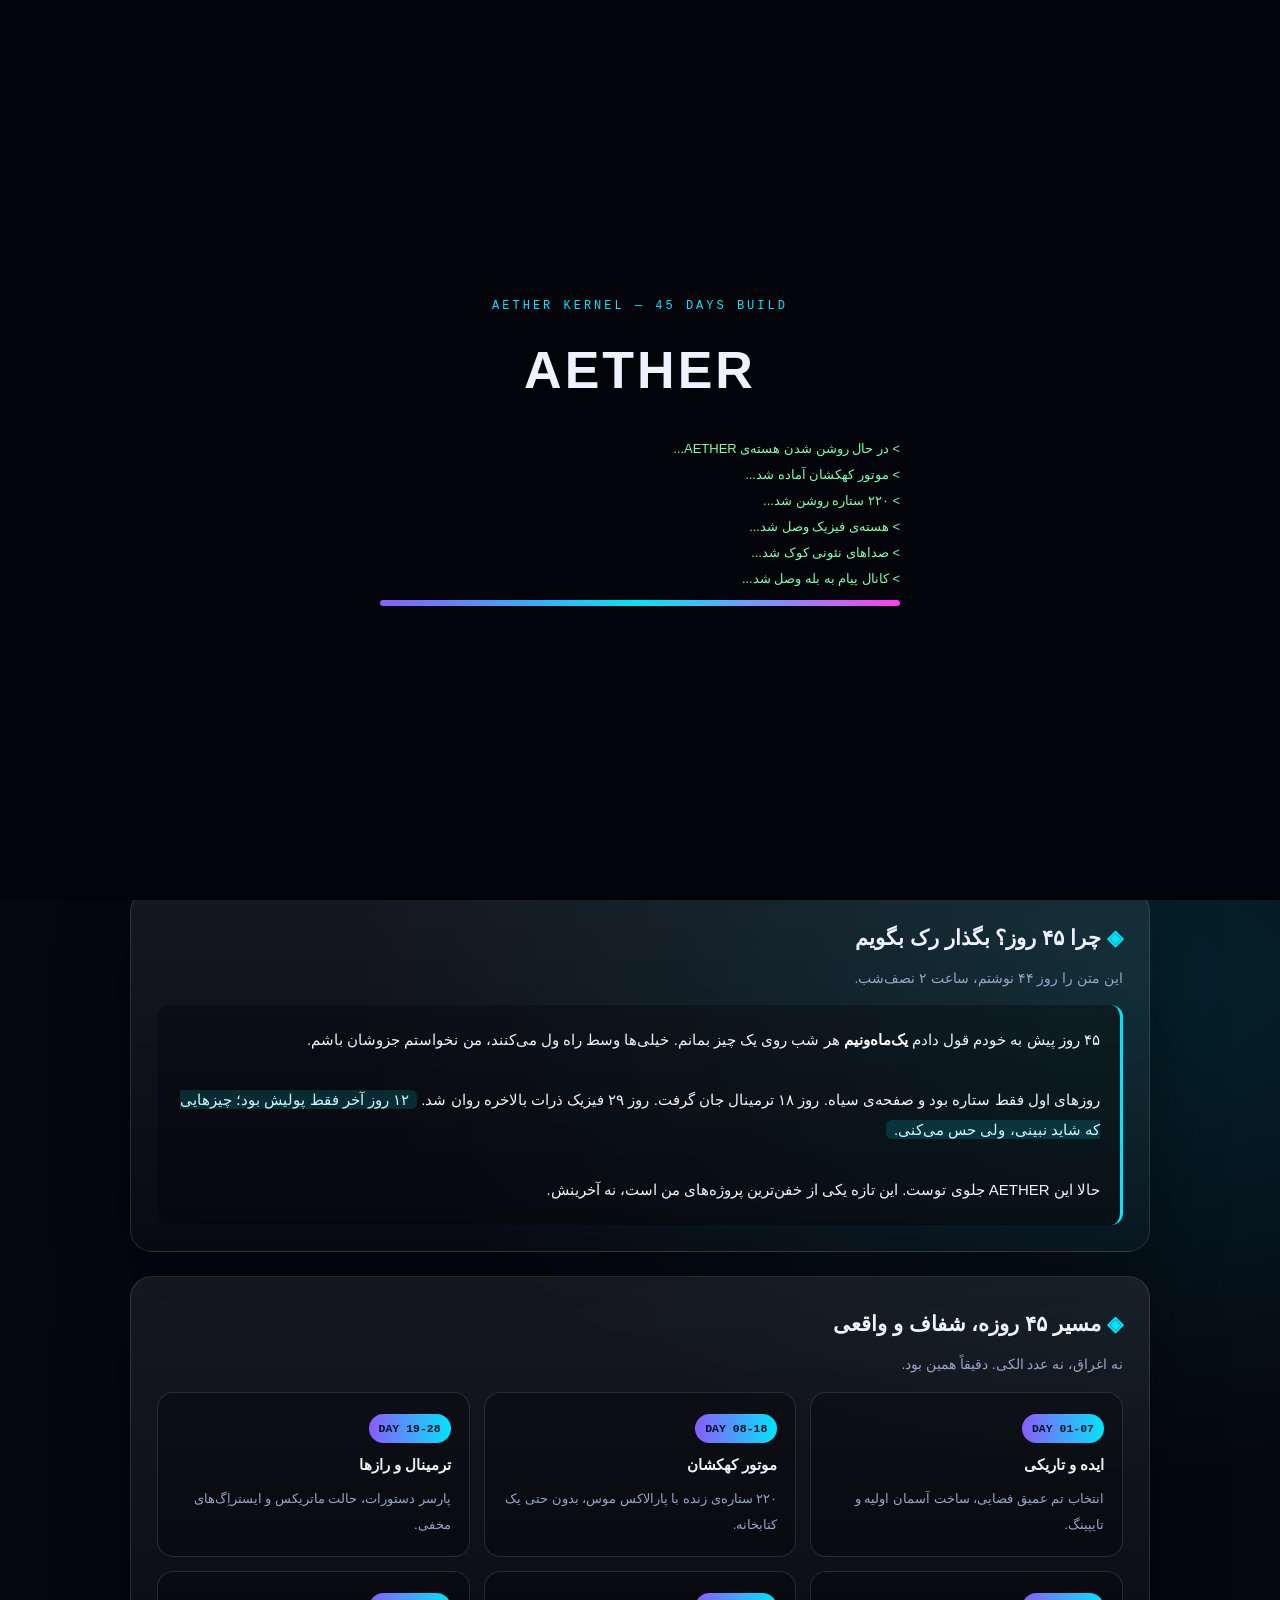
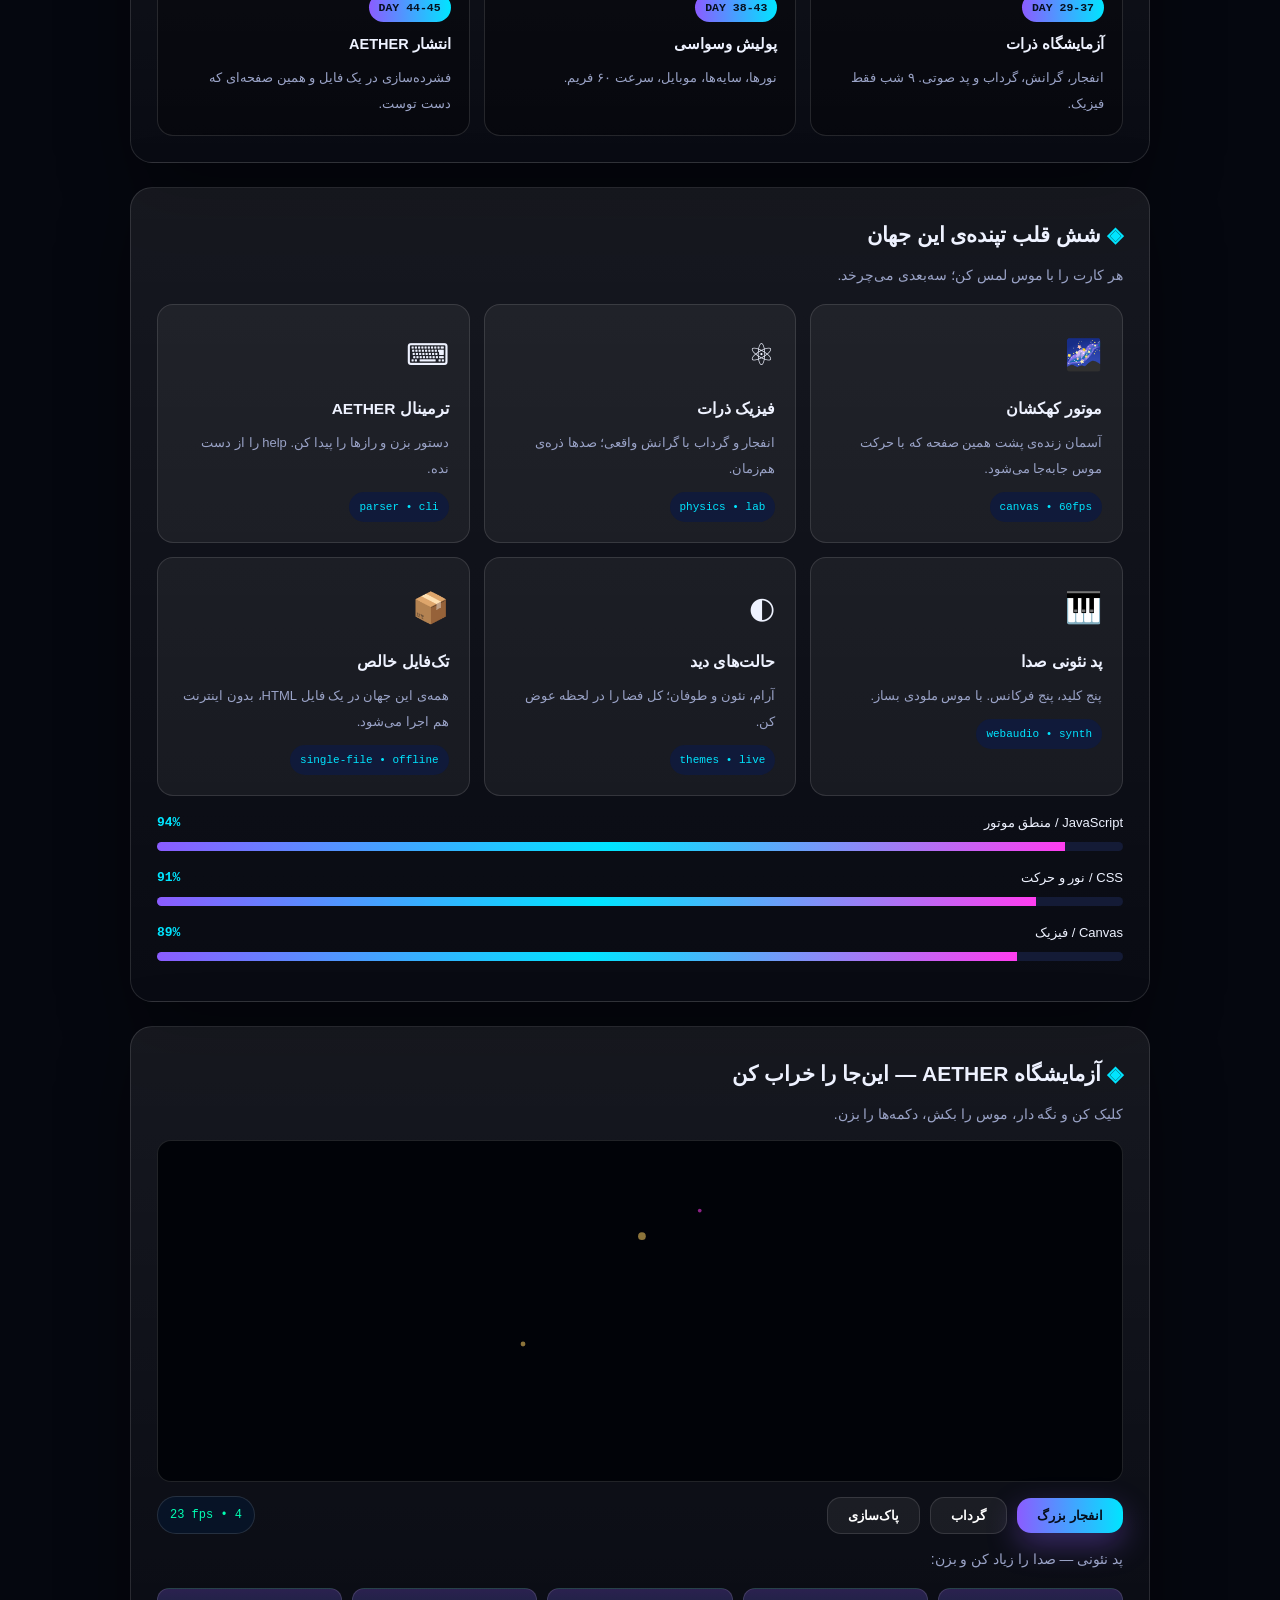
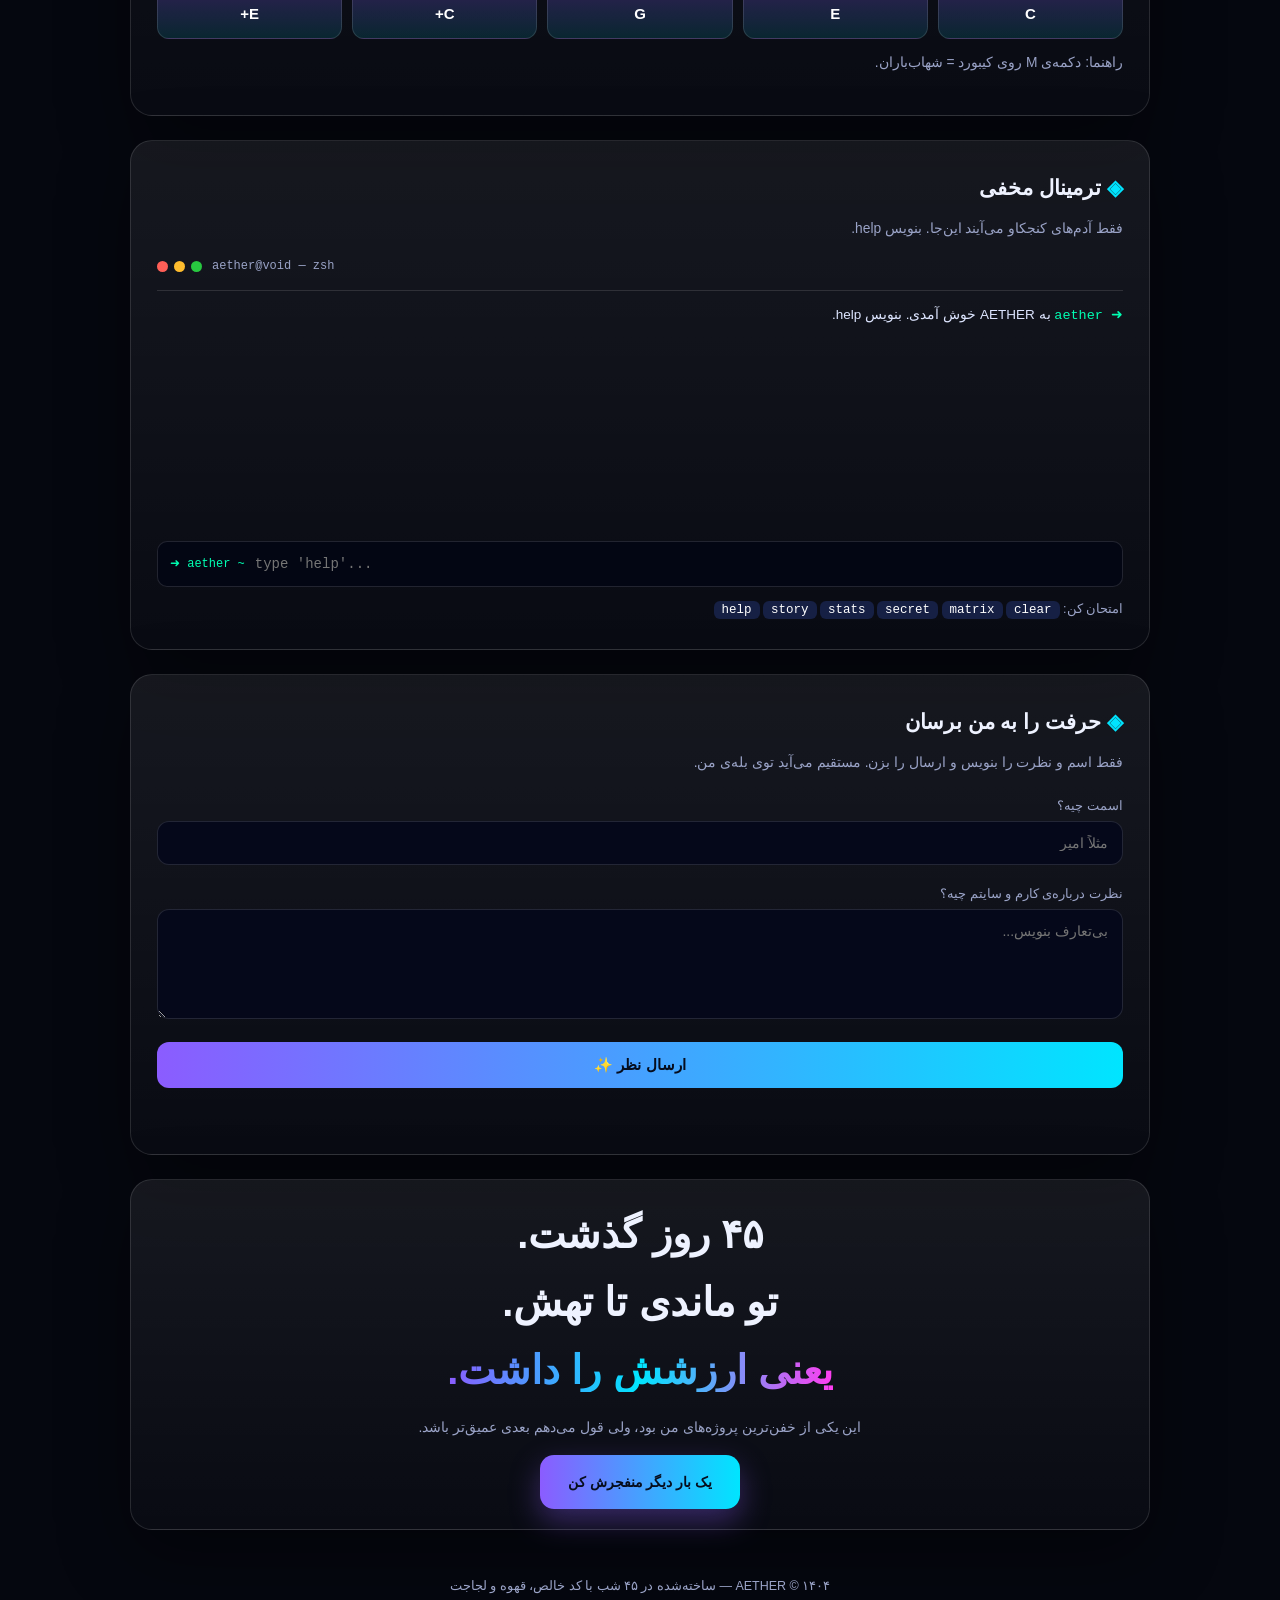
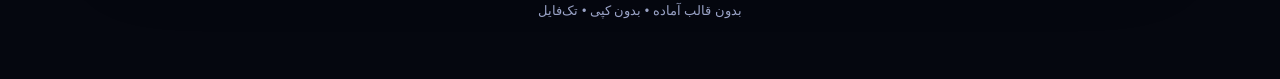
==== AETHER.html @ 59ec0170 "Add files via upload" ====
<!DOCTYPE html>
<html lang="fa" dir="rtl">
<head>
<meta charset="UTF-8">
<meta name="viewport" content="width=device-width, initial-scale=1.0">
<title>AETHER — عمیق‌ترین پروژه‌ی من | ۴۵ روز</title>
<style>
*{box-sizing:border-box;margin:0;padding:0}
:root{--bg:#05070f;--card:rgba(255,255,255,.06);--line:rgba(255,255,255,.12);--txt:#eef2ff;--mut:#9aa3c7;--a:#8b5cff;--b:#00e5ff;--c:#ff3df0;--ok:#00ffb2}
body{background:radial-gradient(1100px 550px at 50% -10%,rgba(139,92,255,.22),transparent),radial-gradient(800px 500px at 90% 20%,rgba(0,229,255,.12),transparent),var(--bg);color:var(--txt);font-family:Tahoma,sans-serif;line-height:2;overflow-x:hidden}
::selection{background:var(--a);color:#fff}
::-webkit-scrollbar{width:10px}::-webkit-scrollbar-track{background:#070b18}::-webkit-scrollbar-thumb{background:linear-gradient(var(--a),var(--b));border-radius:99px}
#uni{position:fixed;inset:0;z-index:-2}
#prog{position:fixed;top:0;right:0;height:3px;width:0;background:linear-gradient(90deg,var(--c),var(--a),var(--b));z-index:50}
#loader{position:fixed;inset:0;background:#03040a;z-index:99;display:flex;align-items:center;justify-content:center;transition:.6s}
#loader.hide{opacity:0;visibility:hidden}
.lbox{width:min(520px,90vw);text-align:center}
.lbox .top{font-family:monospace;direction:ltr;color:var(--b);font-size:12px;letter-spacing:3px}
.lbox h1{font-size:52px;font-weight:900;letter-spacing:3px;direction:ltr}
#llog{text-align:right;direction:rtl;font-size:13px;color:#7dffb2;height:150px;margin:14px 0;overflow:hidden;line-height:2}
.lbar{height:6px;background:#141b36;border-radius:99px;overflow:hidden}#lfill{height:100%;width:0;background:linear-gradient(90deg,var(--a),var(--b),var(--c))}
nav{position:sticky;top:0;z-index:20;display:flex;align-items:center;justify-content:space-between;padding:12px 20px;background:rgba(5,7,15,.8);backdrop-filter:blur(16px);border-bottom:1px solid var(--line)}
.logo{font-weight:900;font-size:19px;direction:ltr;letter-spacing:2px}
.nmid{display:flex;gap:18px}.nmid a{color:var(--mut);text-decoration:none;font-size:13.5px}.nmid a:hover{color:#fff}
.nleft{display:flex;align-items:center;gap:10px;font-family:monospace;font-size:12px;color:var(--mut);direction:ltr}
.dot{width:9px;height:9px;background:var(--ok);border-radius:50%;box-shadow:0 0 10px var(--ok);animation:bl 1.6s infinite}@keyframes bl{50%{opacity:.3}}
.wrap{max-width:1060px;margin:auto;padding:0 20px;position:relative;z-index:1}
.hero{text-align:center;padding:72px 0 10px}
.badge{display:inline-block;border:1px solid var(--line);background:rgba(255,255,255,.06);padding:8px 18px;border-radius:99px;font-size:13px;color:#d5dbff}
.badge b{color:var(--b)}
.hero h1{font-size:clamp(34px,7vw,70px);line-height:1.4;font-weight:900;margin:18px 0 8px}
.grad{background:linear-gradient(90deg,var(--a),var(--b),var(--c));-webkit-background-clip:text;background-clip:text;color:transparent}
.type{min-height:30px;color:var(--b);font-weight:700;font-size:17px}
.desc{color:var(--mut);max-width:680px;margin:12px auto 20px;font-size:15px}
.btns{display:flex;gap:12px;justify-content:center;flex-wrap:wrap}
.btn{padding:13px 28px;border-radius:14px;text-decoration:none;font-weight:800;font-size:14px;border:1px solid var(--line);transition:.25s;cursor:pointer;font-family:inherit}
.pri{background:linear-gradient(90deg,var(--a),var(--b));color:#060d1d;border:none;box-shadow:0 12px 30px rgba(139,92,255,.35)}
.pri:hover{transform:translateY(-3px)}
.gho{color:#fff;background:rgba(255,255,255,.06)}.gho:hover{background:rgba(255,255,255,.12);transform:translateY(-3px)}
.nums{display:grid;grid-template-columns:repeat(4,1fr);gap:12px;margin:30px auto 0;max-width:800px}
.nums div{background:var(--card);border:1px solid var(--line);border-radius:16px;padding:16px}
.nums b{font-size:26px;font-family:monospace;direction:ltr;display:block}.nums b em{font-style:normal;font-size:14px;color:var(--b)}
.nums span{font-size:12px;color:var(--mut)}
.scroll-hint{margin:22px 0 0;color:var(--mut);font-size:12.5px;animation:bl 1.8s infinite}
.mar{margin:26px 0;border-top:1px solid var(--line);border-bottom:1px solid var(--line);padding:11px 0;overflow:hidden;white-space:nowrap;color:var(--mut);font-size:13px}
.mar span{margin:0 20px}
.card{background:linear-gradient(180deg,rgba(255,255,255,.07),rgba(255,255,255,.02));border:1px solid var(--line);border-radius:22px;padding:26px;margin:24px 0;box-shadow:0 24px 70px rgba(0,0,0,.4)}
.card h2{font-size:21px;margin-bottom:6px}.card h2 i{font-style:normal;color:var(--b)}
.sub{color:var(--mut);font-size:13.8px;margin-bottom:12px}
.letter{background:rgba(0,0,0,.32);border-right:3px solid var(--b);border-radius:12px;padding:20px;font-size:15px}
.letter b{color:#fff}.hl{background:rgba(0,229,255,.15);color:#c8fbff;padding:1px 8px;border-radius:6px}
.tgrid{display:grid;grid-template-columns:repeat(3,1fr);gap:14px;margin-top:14px}
.tcard{background:rgba(0,0,0,.28);border:1px solid var(--line);border-radius:16px;padding:18px;transition:.25s}
.tcard:hover{transform:translateY(-5px);border-color:var(--b)}
.tcard .d{font-family:monospace;direction:ltr;font-size:11.5px;background:linear-gradient(90deg,var(--a),var(--b));color:#06101f;font-weight:900;padding:3px 10px;border-radius:99px;display:inline-block;margin-bottom:8px}
.tcard h3{font-size:14.5px;margin-bottom:6px}.tcard p{font-size:13px;color:var(--mut)}
.mods{display:grid;grid-template-columns:repeat(3,1fr);gap:14px;margin-top:14px}
.mod{background:rgba(255,255,255,.05);border:1px solid var(--line);border-radius:16px;padding:20px;transition:.2s}
.mod:hover{border-color:var(--c);box-shadow:0 16px 40px rgba(255,61,240,.15)}
.mod .e{font-size:30px}.mod h3{font-size:15.5px;margin:8px 0 6px}.mod p{font-size:13px;color:var(--mut)}
.tag{display:inline-block;margin-top:10px;font-family:monospace;direction:ltr;font-size:11px;color:var(--b);background:#101a3a;padding:4px 10px;border-radius:99px}
.skill{margin:14px 0}.s-top{display:flex;justify-content:space-between;font-size:13px;margin-bottom:6px}.s-top b{font-family:monospace;direction:ltr;color:var(--b)}
.bar{height:9px;background:#141b36;border-radius:99px;overflow:hidden;direction:ltr}.bar div{height:100%;width:0;background:linear-gradient(90deg,var(--a),var(--b),var(--c));transition:width 1.5s ease}
#labCv{width:100%;background:#020409;border:1px solid var(--line);border-radius:14px;margin-top:12px;cursor:crosshair;display:block;touch-action:none}
.row{display:flex;gap:10px;flex-wrap:wrap;align-items:center;margin-top:14px}
.chip{font-family:monospace;direction:ltr;font-size:12px;background:#071326;border:1px solid var(--line);color:var(--ok);padding:6px 12px;border-radius:99px;margin-right:auto}
.pad{display:grid;grid-template-columns:repeat(5,1fr);gap:10px;margin-top:14px}
.pad button{padding:16px 0;border-radius:12px;border:1px solid var(--line);background:linear-gradient(180deg,rgba(139,92,255,.25),rgba(0,229,255,.12));color:#fff;font-family:inherit;font-weight:900;cursor:pointer;transition:.15s;font-size:15px}
.pad button:active{transform:scale(.93)}
.win{display:flex;align-items:center;gap:10px;padding-bottom:12px;border-bottom:1px solid var(--line);margin-bottom:10px}
.dd{display:flex;gap:6px;direction:ltr}.dd i{width:11px;height:11px;border-radius:50%;display:block}.r{background:#ff5f57}.y{background:#febc2e}.g{background:#28c840}
.wt{font-family:monospace;font-size:12px;color:var(--mut);direction:ltr}
#tout{height:230px;overflow-y:auto;font-family:Tahoma,sans-serif;font-size:13.5px;line-height:2}
#tout .p{color:var(--ok);font-family:monospace}#tout .c{color:#dde5ff}#tout .w{color:#ffd166}#tout .pk{color:var(--c)}
.tin{display:flex;gap:10px;align-items:center;background:#030613;border:1px solid var(--line);border-radius:10px;padding:10px 12px;margin-top:10px;direction:ltr}
.tin span{color:var(--ok);font-family:monospace;font-size:12px}
.tin input{flex:1;background:transparent;border:none;outline:none;color:#fff;font-family:monospace;font-size:14px}
.hint{margin-top:10px;color:var(--mut);font-size:12.5px}.hint code{background:#162044;padding:2px 8px;border-radius:6px;color:#fff;font-family:monospace}
.fb-form{display:grid;grid-template-columns:1fr;gap:12px;margin-top:12px}
.fb-form label{font-size:13px;color:var(--mut)}
.fb-form input,.fb-form textarea{width:100%;background:#05081a;border:1px solid var(--line);border-radius:12px;padding:13px 14px;color:#fff;font-family:inherit;font-size:14px;outline:none}
.fb-form input:focus,.fb-form textarea:focus{border-color:var(--b)}
.fb-form textarea{min-height:110px;resize:vertical}
#fbSend{width:100%;padding:14px;border-radius:12px;font-weight:800;font-family:inherit;cursor:pointer;font-size:15px;background:linear-gradient(90deg,var(--a),var(--b));border:none;color:#060d1d}
#fbSend:disabled{opacity:.6}
#fbStatus{font-size:13.5px;margin-top:4px;min-height:24px;color:var(--mut)}
#fbStatus.ok{color:#7dffb2}#fbStatus.err{color:#ffb3b3}
.final{text-align:center;padding:20px 0}
.final h2{font-size:clamp(24px,5vw,40px);line-height:1.7}
footer{text-align:center;color:var(--mut);font-size:12.5px;padding:20px 10px 55px}
.reveal{opacity:0;transform:translateY(26px);transition:.7s}.reveal.on{opacity:1;transform:none}
@media(max-width:820px){.mods,.tgrid,.nums{grid-template-columns:1fr 1fr}.nmid{display:none}}
@media(max-width:540px){.mods,.tgrid,.nums,.pad{grid-template-columns:1fr 1fr}}
</style>
</head>
<body>
<canvas id="uni"></canvas>
<div id="prog"></div>
<div id="loader"><div class="lbox"><div class="top">AETHER KERNEL — 45 DAYS BUILD</div><h1>AETHER</h1><div id="llog"></div><div class="lbar"><div id="lfill"></div></div></div></div>
<nav><div class="logo">AETHER</div><div class="nmid"><a href="#story">داستان</a><a href="#path">مسیر ۴۵ روزه</a><a href="#lab">آزمایشگاه</a><a href="#term">ترمینال</a><a href="#feedback">انتقادات</a></div><div class="nleft"><span class="dot"></span><span id="clock">00:00:00</span></div></nav>
<div class="wrap">
<header class="hero">
<div class="badge">پروژه‌ی شماره‌ی ۰۷ • <b>۱ ماه‌ونیم توسعه‌ی مداوم</b> • بدون قالب آماده</div>
<h1>به عمیق‌ترین پروژه‌ی<br><span class="grad">زندگی من خوش آمدی</span></h1>
<div class="type"><span id="typing"></span>|</div>
<p class="desc">این جهان را ۴۵ روز ساختم؛ شب‌به‌شب، خط‌به‌خط. فقط برای این‌که ببینی وقتی کسی عاشق کارش باشد خروجی‌اش چه شکلی می‌شود. اسکرول کن، لمس کن، خرابش کن.</p>
<div class="btns"><a href="#lab" class="btn pri">پرش به آزمایشگاه</a><a href="#story" class="btn gho">خواندن داستان ۴۵ روزه</a></div>
<div class="nums"><div><b><span data-c="45">45</span> <em>day</em></b><span>تمرکز بی‌وقفه</span></div><div><b><span data-c="180">180</span>+ <em>hour</em></b><span>ساعت ساخت</span></div><div><b><span data-c="2140">2140</span> <em>loc</em></b><span>خط کد خالص</span></div><div><b>۰٪ <em>template</em></b><span>قالب آماده</span></div></div>
<div class="scroll-hint">▼ آرام اسکرول کن، عجله نکن ▼</div>
</header>
<div class="mar"><span>✦ ۴۵ روز</span><span>✦ تک‌فایل آفلاین</span><span>✦ موتور Canvas</span><span>✦ فیزیک ذرات</span><span>✦ ترمینال زنده</span><span>✦ پد صوتی نئونی</span><span>✦ بدون کتابخانه</span></div>
<section id="story" class="card reveal"><h2><i>◈</i> چرا ۴۵ روز؟ بگذار رک بگویم</h2><p class="sub">این متن را روز ۴۴ نوشتم، ساعت ۲ نصف‌شب.</p><div class="letter">۴۵ روز پیش به خودم قول دادم <b>یک‌ماه‌ونیم</b> هر شب روی یک چیز بمانم. خیلی‌ها وسط راه ول می‌کنند، من نخواستم جزوشان باشم.<br><br>روزهای اول فقط ستاره بود و صفحه‌ی سیاه. روز ۱۸ ترمینال جان گرفت. روز ۲۹ فیزیک ذرات بالاخره روان شد. <span class="hl">۱۲ روز آخر فقط پولیش بود؛ چیزهایی که شاید نبینی، ولی حس می‌کنی.</span><br><br>حالا این AETHER جلوی توست. این تازه یکی از خفن‌ترین پروژه‌های من است، نه آخرینش.</div></section>
<section id="path" class="card reveal"><h2><i>◈</i> مسیر ۴۵ روزه، شفاف و واقعی</h2><p class="sub">نه اغراق، نه عدد الکی. دقیقاً همین بود.</p><div class="tgrid">
<div class="tcard"><div class="d">DAY 01-07</div><h3>ایده و تاریکی</h3><p>انتخاب تم عمیق فضایی، ساخت آسمان اولیه و تایپینگ.</p></div>
<div class="tcard"><div class="d">DAY 08-18</div><h3>موتور کهکشان</h3><p>۲۲۰ ستاره‌ی زنده با پارالاکس موس، بدون حتی یک کتابخانه.</p></div>
<div class="tcard"><div class="d">DAY 19-28</div><h3>ترمینال و رازها</h3><p>پارسر دستورات، حالت ماتریکس و ایستراِگ‌های مخفی.</p></div>
<div class="tcard"><div class="d">DAY 29-37</div><h3>آزمایشگاه ذرات</h3><p>انفجار، گرانش، گرداب و پد صوتی. ۹ شب فقط فیزیک.</p></div>
<div class="tcard"><div class="d">DAY 38-43</div><h3>پولیش وسواسی</h3><p>نورها، سایه‌ها، موبایل، سرعت ۶۰ فریم.</p></div>
<div class="tcard"><div class="d">DAY 44-45</div><h3>انتشار AETHER</h3><p>فشرده‌سازی در یک فایل و همین صفحه‌ای که دست توست.</p></div>
</div></section>
<section class="card reveal"><h2><i>◈</i> شش قلب تپنده‌ی این جهان</h2><p class="sub">هر کارت را با موس لمس کن؛ سه‌بعدی می‌چرخد.</p><div class="mods">
<div class="mod"><div class="e">🌌</div><h3>موتور کهکشان</h3><p>آسمان زنده‌ی پشت همین صفحه که با حرکت موس جابه‌جا می‌شود.</p><span class="tag">canvas • 60fps</span></div>
<div class="mod"><div class="e">⚛</div><h3>فیزیک ذرات</h3><p>انفجار و گرداب با گرانش واقعی؛ صدها ذره‌ی هم‌زمان.</p><span class="tag">physics • lab</span></div>
<div class="mod"><div class="e">⌨</div><h3>ترمینال AETHER</h3><p>دستور بزن و رازها را پیدا کن. help را از دست نده.</p><span class="tag">parser • cli</span></div>
<div class="mod"><div class="e">🎹</div><h3>پد نئونی صدا</h3><p>پنج کلید، پنج فرکانس. با موس ملودی بساز.</p><span class="tag">webaudio • synth</span></div>
<div class="mod"><div class="e">◐</div><h3>حالت‌های دید</h3><p>آرام، نئون و طوفان؛ کل فضا را در لحظه عوض کن.</p><span class="tag">themes • live</span></div>
<div class="mod"><div class="e">📦</div><h3>تک‌فایل خالص</h3><p>همه‌ی این جهان در یک فایل HTML، بدون اینترنت هم اجرا می‌شود.</p><span class="tag">single-file • offline</span></div>
</div>
<div class="skill"><div class="s-top"><span>JavaScript / منطق موتور</span><b>94%</b></div><div class="bar"><div style="--w:94%"></div></div></div>
<div class="skill"><div class="s-top"><span>CSS / نور و حرکت</span><b>91%</b></div><div class="bar"><div style="--w:91%"></div></div></div>
<div class="skill"><div class="s-top"><span>Canvas / فیزیک</span><b>89%</b></div><div class="bar"><div style="--w:89%"></div></div></div>
</section>
<section id="lab" class="card reveal"><h2><i>◈</i> آزمایشگاه AETHER — این‌جا را خراب کن</h2><p class="sub">کلیک کن و نگه دار، موس را بکش، دکمه‌ها را بزن.</p>
<canvas id="labCv" height="340"></canvas>
<div class="row"><button class="btn pri" id="bBoom" style="padding:10px 20px;font-size:13px">انفجار بزرگ</button><button class="btn gho" id="bVortex" style="padding:10px 20px;font-size:13px">گرداب</button><button class="btn gho" id="bClear" style="padding:10px 20px;font-size:13px">پاک‌سازی</button><span class="chip" id="fps">60 fps • 0</span></div>
<p class="sub" style="margin-top:12px">پد نئونی — صدا را زیاد کن و بزن:</p>
<div class="pad"><button data-f="261">C</button><button data-f="329">E</button><button data-f="392">G</button><button data-f="523">C+</button><button data-f="659">E+</button></div>
<p class="sub" style="margin-top:10px">راهنما: دکمه‌ی M روی کیبورد = شهاب‌باران.</p>
</section>
<section id="term" class="card reveal"><h2><i>◈</i> ترمینال مخفی</h2><p class="sub">فقط آدم‌های کنجکاو می‌آیند این‌جا. بنویس help.</p>
<div class="win" dir="ltr"><div class="dd"><i class="r"></i><i class="y"></i><i class="g"></i></div><div class="wt">aether@void — zsh</div></div>
<div id="tout"><div><span class="p">➜ aether</span> <span class="c">به AETHER خوش آمدی. بنویس help.</span></div></div>
<div class="tin" dir="ltr"><span>➜ aether ~</span><input id="tin" placeholder="type 'help'..." autocomplete="off" spellcheck="false"></div>
<div class="hint">امتحان کن: <code>help</code> <code>story</code> <code>stats</code> <code>secret</code> <code>matrix</code> <code>clear</code></div>
</section>
<section id="feedback" class="card reveal"><h2><i>◈</i> حرفت را به من برسان</h2><p class="sub">فقط اسم و نظرت را بنویس و ارسال را بزن. مستقیم می‌آید توی بله‌ی من.</p>
<div class="fb-form"><div><label>اسمت چیه؟</label><input id="fbName" placeholder="مثلاً امیر"></div><div><label>نظرت درباره‌ی کارم و سایتم چیه؟</label><textarea id="fbText" placeholder="بی‌تعارف بنویس..."></textarea></div><button id="fbSend">ارسال نظر ✨</button><div id="fbStatus"></div></div>
</section>
<section class="card reveal final"><h2>۴۵ روز گذشت.<br>تو ماندی تا تهش.<br><span class="grad">یعنی ارزشش را داشت.</span></h2><p class="sub" style="text-align:center;margin-top:10px">این یکی از خفن‌ترین پروژه‌های من بود، ولی قول می‌دهم بعدی عمیق‌تر باشد.</p><div class="btns" style="margin-top:14px"><a href="#lab" class="btn pri">یک بار دیگر منفجرش کن</a></div></section>
<footer>AETHER © ۱۴۰۴ — ساخته‌شده در ۴۵ شب با کد خالص، قهوه و لجاجت<br>بدون قالب آماده • بدون کپی • تک‌فایل</footer>
</div>
<script>
const BALE_TOKEN = "2039524654:jGw-rTRQsqnPMxRyn7f2QeCEO6lZGfYjRwU";
const BALE_CHAT_ID = 1245087906;
var logs=["در حال روشن شدن هسته‌ی AETHER...","موتور کهکشان آماده شد...","۲۲۰ ستاره روشن شد...","هسته‌ی فیزیک وصل شد...","صداهای نئونی کوک شد...","کانال پیام به بله وصل شد...","تمام شد؛ ۴۵ روز در یک فایل جمع شد..."];
var li=0,lg=document.getElementById('llog'),fl=document.getElementById('lfill');
var iv=setInterval(function(){if(li<logs.length){var d=document.createElement('div');d.textContent="> "+logs[li];lg.appendChild(d);li++;}fl.style.width=Math.round(li/logs.length*100)+"%";if(li>=logs.length){clearInterval(iv);setTimeout(function(){document.getElementById('loader').classList.add('hide');startCounters();},600);}},380);
addEventListener('scroll',function(){var h=document.documentElement;var p=h.scrollTop/(h.scrollHeight-h.clientHeight)*100;document.getElementById('prog').style.width=p+"%";});
var bg=document.getElementById('uni'),bx=bg.getContext('2d'),stars=[];
function rs(){bg.width=innerWidth;bg.height=innerHeight;}rs();addEventListener('resize',rs);
for(var i=0;i<220;i++)stars.push({x:Math.random()*innerWidth,y:Math.random()*innerHeight,r:Math.random()*1.7+.4,s:Math.random()*.5+.12,tw:Math.random()*6.28});
var mx=innerWidth/2,my=innerHeight/2;
addEventListener('mousemove',function(e){mx=e.clientX;my=e.clientY;});
(function loop(){bx.clearRect(0,0,bg.width,bg.height);var g=bx.createRadialGradient(bg.width*.5,bg.height*.15,0,bg.width*.5,bg.height*.15,bg.height);g.addColorStop(0,'rgba(139,92,255,.12)');g.addColorStop(1,'rgba(0,0,0,0)');bx.fillStyle=g;bx.fillRect(0,0,bg.width,bg.height);for(var k=0;k<stars.length;k++){var s=stars[k];s.y+=s.s;s.tw+=.03;if(s.y>bg.height){s.y=0;s.x=Math.random()*bg.width;}var dx=(mx-bg.width/2)/70*s.r,dy=(my-bg.height/2)/70*s.r;bx.globalAlpha=.3+Math.abs(Math.sin(s.tw))*.7;bx.fillStyle='#cfe4ff';bx.beginPath();bx.arc(s.x+dx,s.y+dy,s.r,0,7);bx.fill();}bx.globalAlpha=1;requestAnimationFrame(loop);})();
var txts=['۴۵ شب، بدون میان‌بُر...','هر ستاره‌اش یک ساعت فکر است...','لمسش کن، صداش را دربیاور...','این تازه یکی از خفن‌ترین‌هاست...'],ti=0,ci=0,del=false;
setInterval(function(){var c=txts[ti];if(!del){ci++;if(ci>=c.length+10)del=true;}else{ci--;if(ci<=0){del=false;ti=(ti+1)%txts.length;}}document.getElementById('typing').textContent=c.slice(0,Math.min(ci,c.length));},95);
setInterval(function(){document.getElementById('clock').textContent=new Date().toLocaleTimeString('en-GB');},1000);
function animateNum(el){if(el.dataset.done)return;el.dataset.done="1";var target=parseFloat(el.dataset.c);var cur=0;var step=Math.max(1,Math.round(target/50));var c=setInterval(function(){cur+=step;if(cur>=target){cur=target;clearInterval(c);}el.textContent=cur;},28);}
function startCounters(){document.querySelectorAll('[data-c]').forEach(function(el){animateNum(el);});}
var io=new IntersectionObserver(function(es){es.forEach(function(e){if(e.isIntersecting){e.target.classList.add('on');e.target.querySelectorAll('.bar div').forEach(function(b){b.style.width=b.style.getPropertyValue('--w');});e.target.querySelectorAll('[data-c]').forEach(function(el){animateNum(el);});}});},{threshold:.15});
document.querySelectorAll('.reveal').forEach(function(el){io.observe(el);});
var cio=new IntersectionObserver(function(es){es.forEach(function(e){if(e.isIntersecting){animateNum(e.target);cio.unobserve(e.target);}});},{threshold:.3});
document.querySelectorAll('[data-c]').forEach(function(el){cio.observe(el);});
document.querySelectorAll('.mod,.tcard').forEach(function(cd){cd.addEventListener('mousemove',function(e){var r=cd.getBoundingClientRect(),x=(e.clientX-r.left)/r.width-.5,y=(e.clientY-r.top)/r.height-.5;cd.style.transform='perspective(700px) rotateY('+(x*10)+'deg) rotateX('+(-y*10)+'deg) translateY(-4px)';});cd.addEventListener('mouseleave',function(){cd.style.transform='';});});
var lab=document.getElementById('labCv'),lc=lab.getContext('2d'),ps=[];
function sz(){lab.width=lab.clientWidth;lab.height=340;}sz();addEventListener('resize',sz);
function boom(x,y,n){var cl=['#8b5cff','#00e5ff','#ff3df0','#ffd166','#7dffb2'];for(var i=0;i<(n||70);i++){var a=Math.random()*6.283,v=Math.random()*5+1;ps.push({x:x,y:y,vx:Math.cos(a)*v,vy:Math.sin(a)*v,life:1,c:cl[Math.floor(Math.random()*cl.length)],r:Math.random()*3+1});}}
var down=false;
lab.addEventListener('pointerdown',function(e){down=true;var r=lab.getBoundingClientRect();boom(e.clientX-r.left,e.clientY-r.top,90);blip(440);});
lab.addEventListener('pointermove',function(e){if(down){var r=lab.getBoundingClientRect();boom(e.clientX-r.left,e.clientY-r.top,6);}});
addEventListener('pointerup',function(){down=false;});
document.getElementById('bBoom').onclick=function(){boom(lab.width/2,lab.height/2,240);blip(220);};
document.getElementById('bVortex').onclick=function(){for(var k=0;k<5;k++)boom(Math.random()*lab.width,Math.random()*lab.height,70);};
document.getElementById('bClear').onclick=function(){ps=[];};
var lt=performance.now(),fr=0;
(function lp(t){lc.fillStyle='rgba(2,4,9,.28)';lc.fillRect(0,0,lab.width,lab.height);ps=ps.filter(function(p){return p.life>0;});for(var i=0;i<ps.length;i++){var p=ps[i];p.x+=p.vx;p.y+=p.vy;p.vy+=.05;p.vx*=.99;p.life-=.011;lc.globalAlpha=Math.max(p.life,0);lc.fillStyle=p.c;lc.beginPath();lc.arc(p.x,p.y,p.r,0,7);lc.fill();}lc.globalAlpha=1;fr++;if(t-lt>500){var f=Math.round(fr*1000/(t-lt));fr=0;lt=t;document.getElementById('fps').textContent=f+' fps • '+ps.length;}requestAnimationFrame(lp);})(performance.now());
setInterval(function(){if(!down&&Math.random()>.75&&ps.length<350)boom(Math.random()*lab.width,Math.random()*lab.height*.7,4);},700);
var AC=null;
function blip(f){try{if(!AC)AC=new (window.AudioContext||window.webkitAudioContext)();var o=AC.createOscillator(),g=AC.createGain();o.type='sine';o.frequency.value=f;g.gain.setValueAtTime(.18,AC.currentTime);g.gain.exponentialRampToValueAtTime(.001,AC.currentTime+.5);o.connect(g);g.connect(AC.destination);o.start();o.stop(AC.currentTime+.5);}catch(e){}}
document.querySelectorAll('.pad button').forEach(function(b){b.onclick=function(){blip(+b.dataset.f);boom(lab.width/2,lab.height/2,40);};});
addEventListener('keydown',function(e){if(e.key.toLowerCase()==='m'){for(var k=0;k<8;k++)setTimeout(function(){boom(Math.random()*lab.width,Math.random()*100,60);},k*150);lab.scrollIntoView({behavior:'smooth',block:'center'});print('<span class="p">➜ aether</span> <span class="pk">شهاب‌باران شروع شد، نگاه کن...</span>');}});
var out=document.getElementById('tout'),inp=document.getElementById('tin');
function print(h){var d=document.createElement('div');d.innerHTML=h;out.appendChild(d);out.scrollTop=out.scrollHeight;}
function run(r){print('<span class="p">➜ aether ~</span> <span style="font-family:monospace">'+r+'</span>');var c=r.trim().toLowerCase();if(!c)return;
if(c==='help')print('<span class="c">دستورات من: story (داستان ۴۵ روز) | stats (آمار) | secret (راز) | matrix (حالت ماتریکس) | date (تاریخ امروز) | clear (پاک کردن)</span>');
else if(c==='story')print('<span class="c">روز اول فقط یه صفحه‌ی سیاه بود. روز ۴۵ این جهان جلوی توئه. ۴۵ شب، بدون قالب آماده، فقط کد خالص.</span>');
else if(c==='stats')print('<span class="w">۴۵ روز تلاش • بیش از ۱۸۰ ساعت • ۲۱۴۰ خط کد • صفر وابستگی</span>');
else if(c==='secret')print('<span class="pk">آفرین پیداش کردی. حالا دکمه‌ی M رو بزن، پشیمون نمی‌شی.</span>');
else if(c==='date')print('<span class="c">امروز: '+new Date().toLocaleDateString('fa-IR',{year:'numeric',month:'long',day:'numeric'})+'</span>');
else if(c==='matrix'){print('<span class="pk">حالت ماتریکس برای ۵ ثانیه...</span>');var m=setInterval(function(){bx.fillStyle='rgba(0,0,0,.18)';bx.fillRect(0,0,bg.width,bg.height);bx.fillStyle='#0f6';bx.font='13px monospace';for(var i=0;i<50;i++)bx.fillText(Math.random()>.5?'1':'0',Math.random()*bg.width,Math.random()*bg.height);},90);setTimeout(function(){clearInterval(m);},5000);}
else if(c==='clear')out.innerHTML='';
else print('<span class="w">این دستور رو نفهمیدم: '+c+' — بنویس help</span>');}
inp.addEventListener('keydown',function(e){if(e.key==='Enter'){run(inp.value);inp.value='';}});
document.getElementById('term').addEventListener('click',function(){inp.focus();});
document.getElementById('fbSend').onclick=async function(){
var btn=this;
var name=document.getElementById('fbName').value.trim();
var opinion=document.getElementById('fbText').value.trim();
var st=document.getElementById('fbStatus');
if(!name||!opinion){st.className="err";st.textContent="اول اسمت و نظرت را بنویس، بعد ارسال را بزن.";return;}
var now=new Date();
var dateFa=now.toLocaleDateString('fa-IR',{year:'numeric',month:'long',day:'numeric'});
var timeFa=now.toLocaleTimeString('fa-IR',{hour:'2-digit',minute:'2-digit'});
var text="سلام من "+name+" هستم\nخواستم بهت بگم که "+opinion+" ✨\nتاریخ : "+dateFa+" 🌃\nساعت : "+timeFa+" ⏳️";
st.className="";st.textContent="در حال ارسال...";btn.disabled=true;
try{
var url="https://tapi.bale.ai/bot"+BALE_TOKEN+"/sendMessage";
var body="chat_id="+encodeURIComponent(BALE_CHAT_ID)+"&text="+encodeURIComponent(text);
await fetch(url,{method:"POST",mode:"no-cors",cache:"no-store",headers:{"Content-Type":"application/x-www-form-urlencoded"},body:body});
st.className="ok";st.textContent="فرستاده شد ✔ ممنون که نظر دادی.";document.getElementById('fbName').value="";document.getElementById('fbText').value="";
}catch(e){st.className="err";st.textContent="ارسال نشد. فیلترشکن را خاموش کن و دوباره بزن.";}
btn.disabled=false;
};
</script>
</body>
</html>
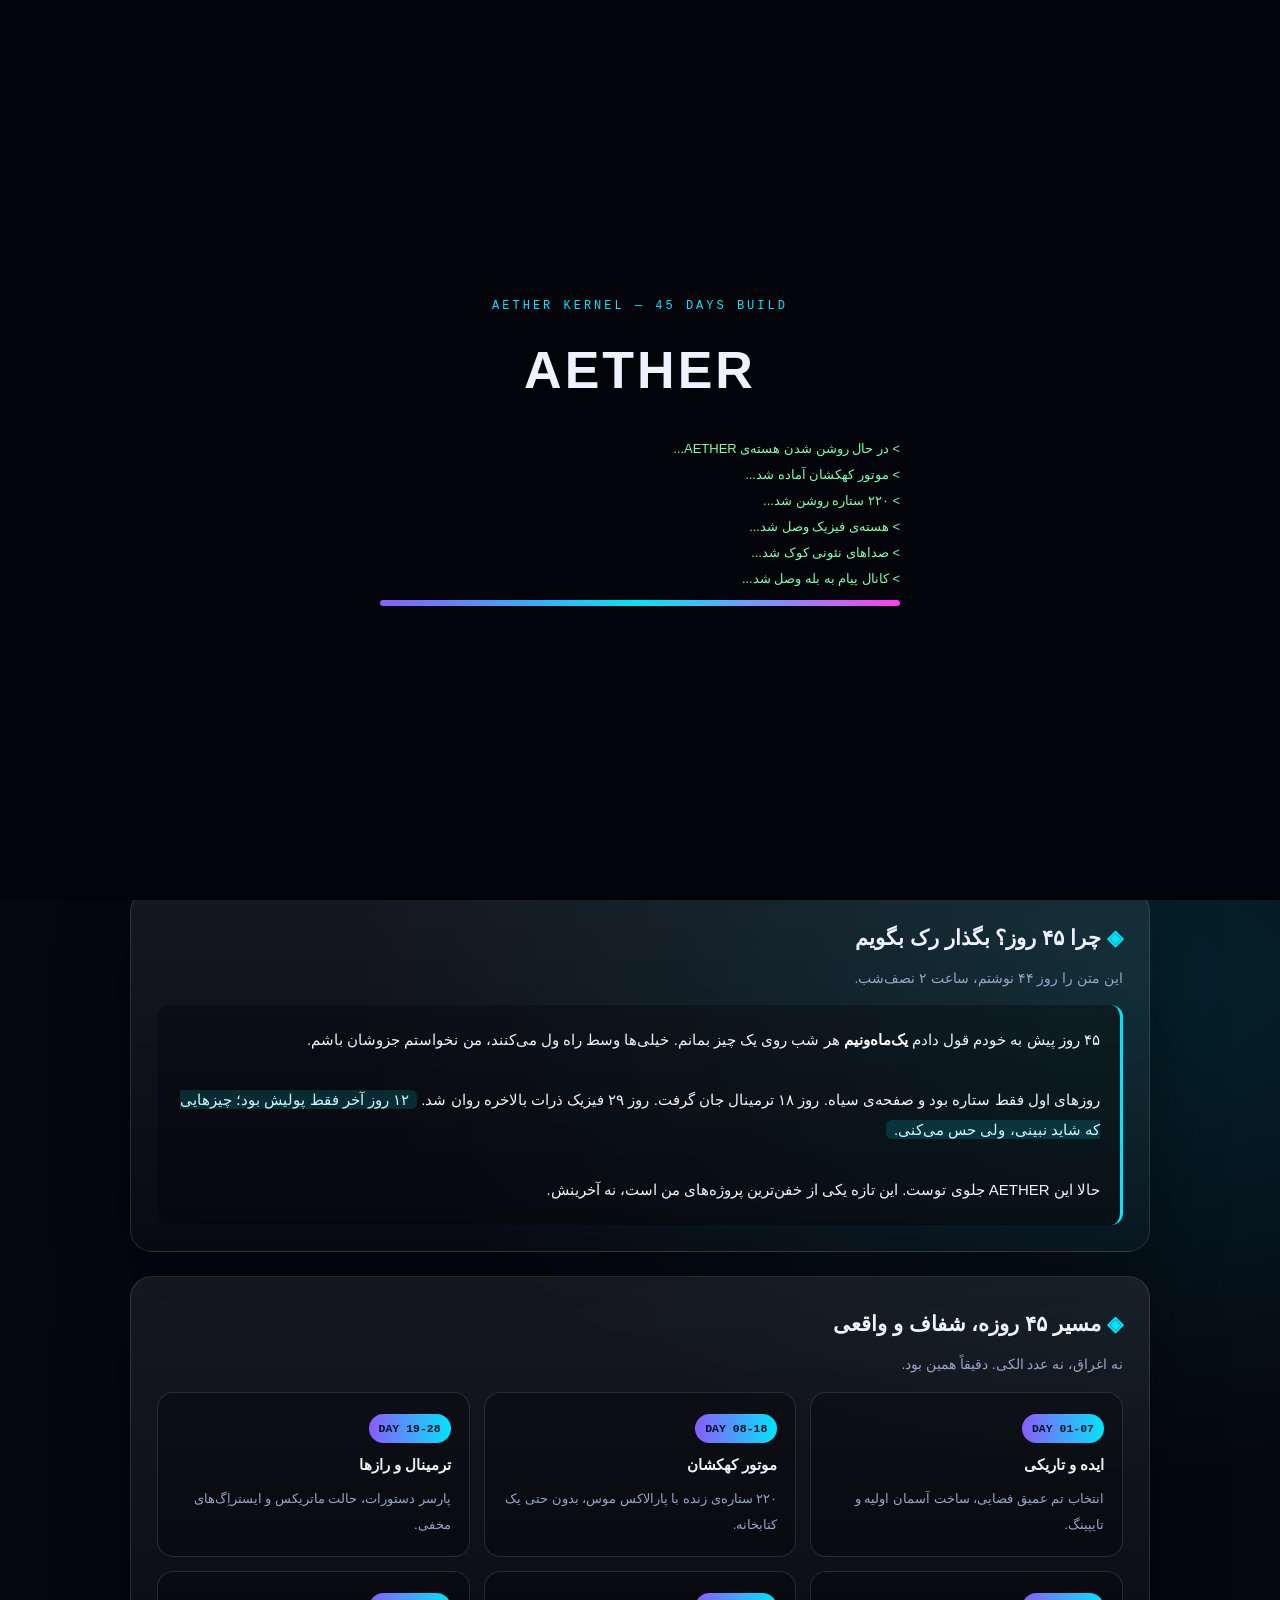
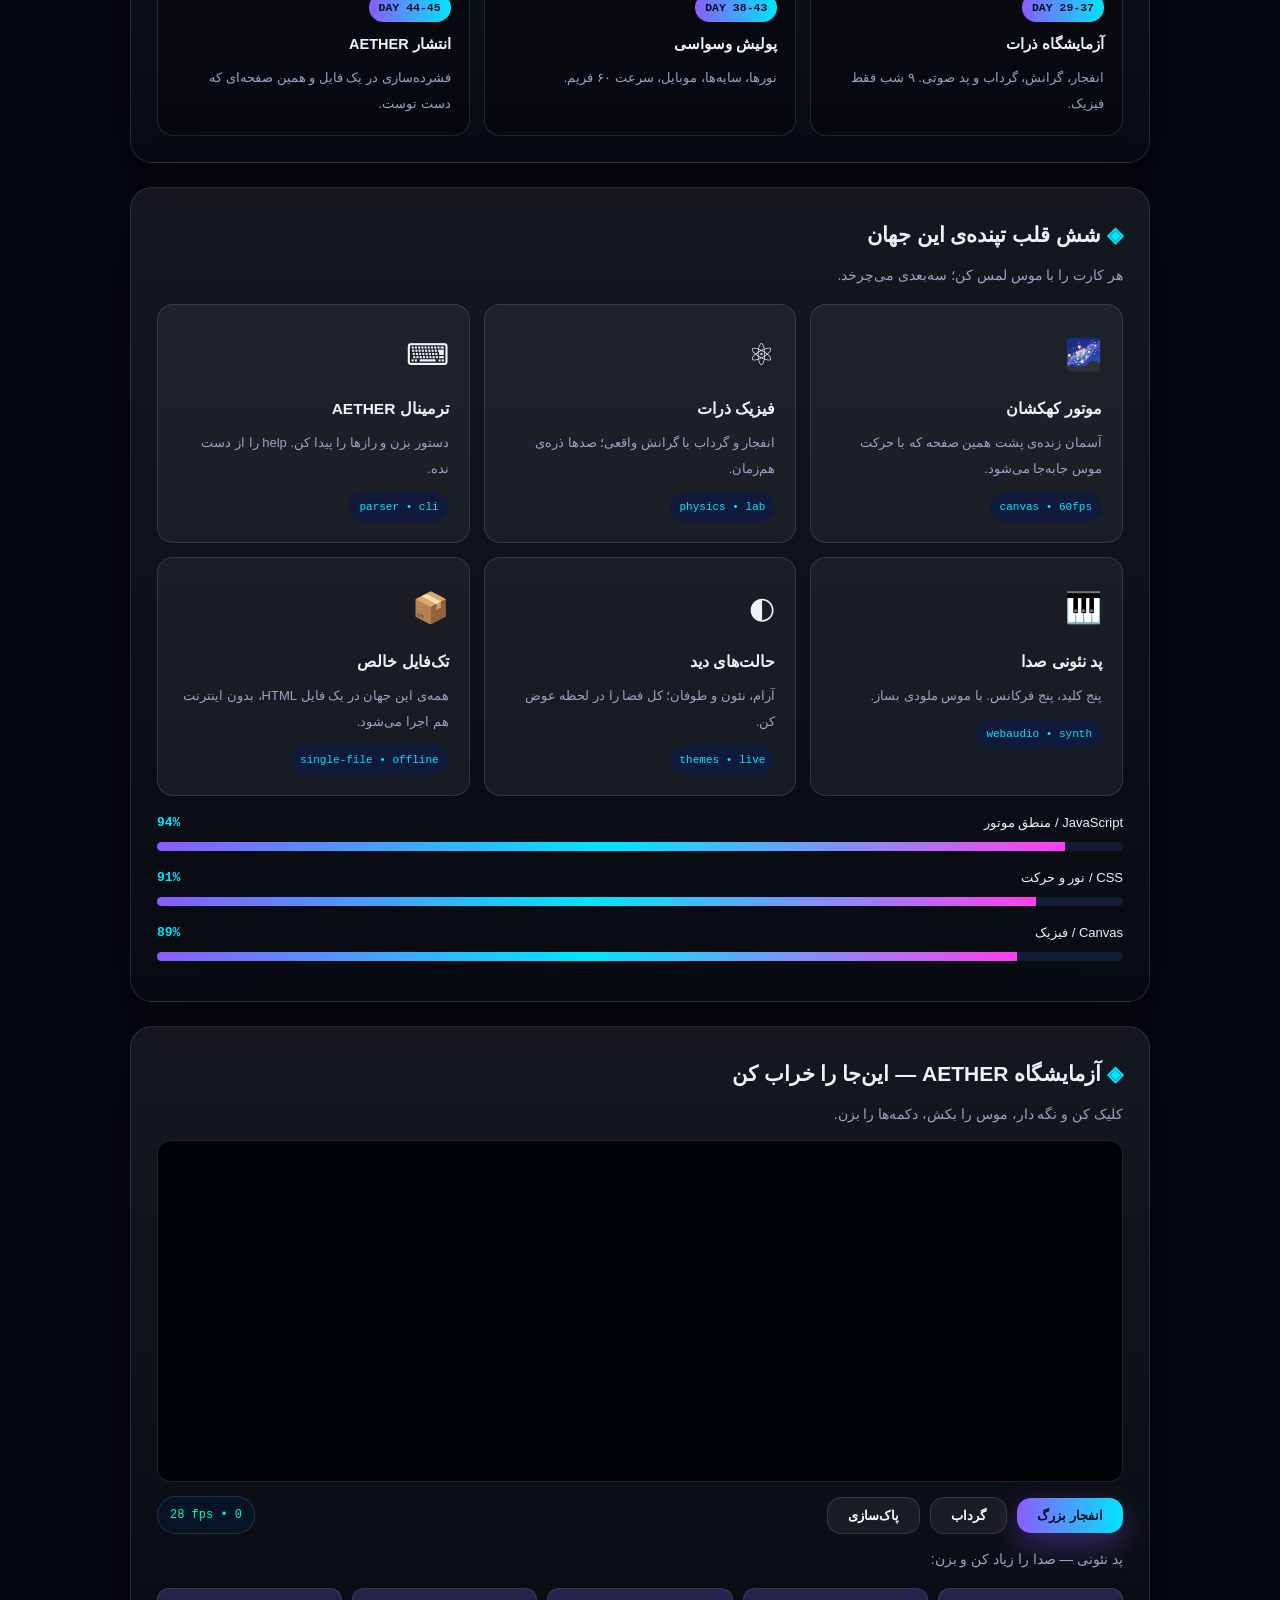
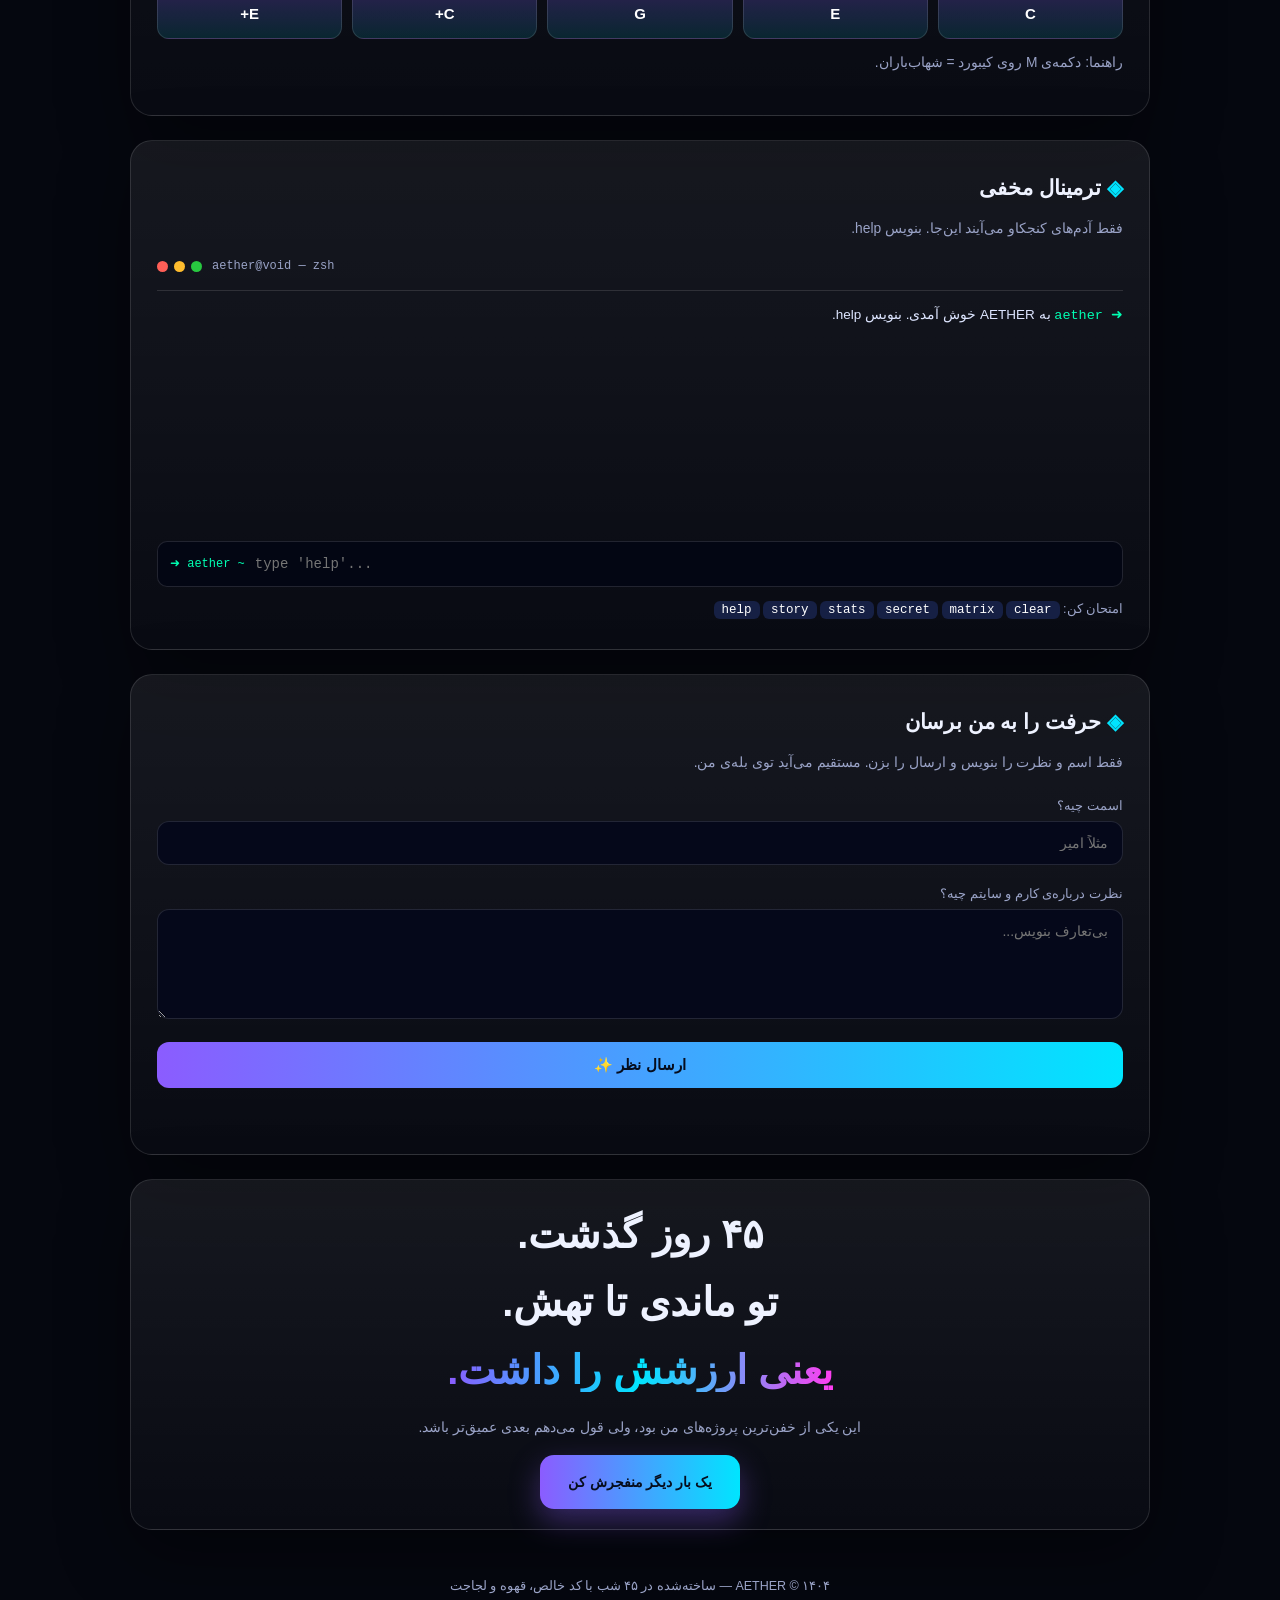
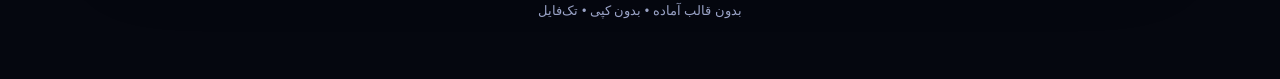
==== commit efdf3493: "Add files via upload" ====
--- a/AETHER.html
+++ b/AETHER.html
@@ -150,7 +150,7 @@
 <footer>AETHER © ۱۴۰۴ — ساخته‌شده در ۴۵ شب با کد خالص، قهوه و لجاجت<br>بدون قالب آماده • بدون کپی • تک‌فایل</footer>
 </div>
 <script>
-const BALE_TOKEN = "2039524654:jGw-rTRQsqnPMxRyn7f2QeCEO6lZGfYjRwU";
+const BALE_TOKEN = "973886928:FISShsMogHPRYz2HHomnhqXqfwE2Xxzj2rE";
 const BALE_CHAT_ID = 1245087906;
 var logs=["در حال روشن شدن هسته‌ی AETHER...","موتور کهکشان آماده شد...","۲۲۰ ستاره روشن شد...","هسته‌ی فیزیک وصل شد...","صداهای نئونی کوک شد...","کانال پیام به بله وصل شد...","تمام شد؛ ۴۵ روز در یک فایل جمع شد..."];
 var li=0,lg=document.getElementById('llog'),fl=document.getElementById('lfill');
